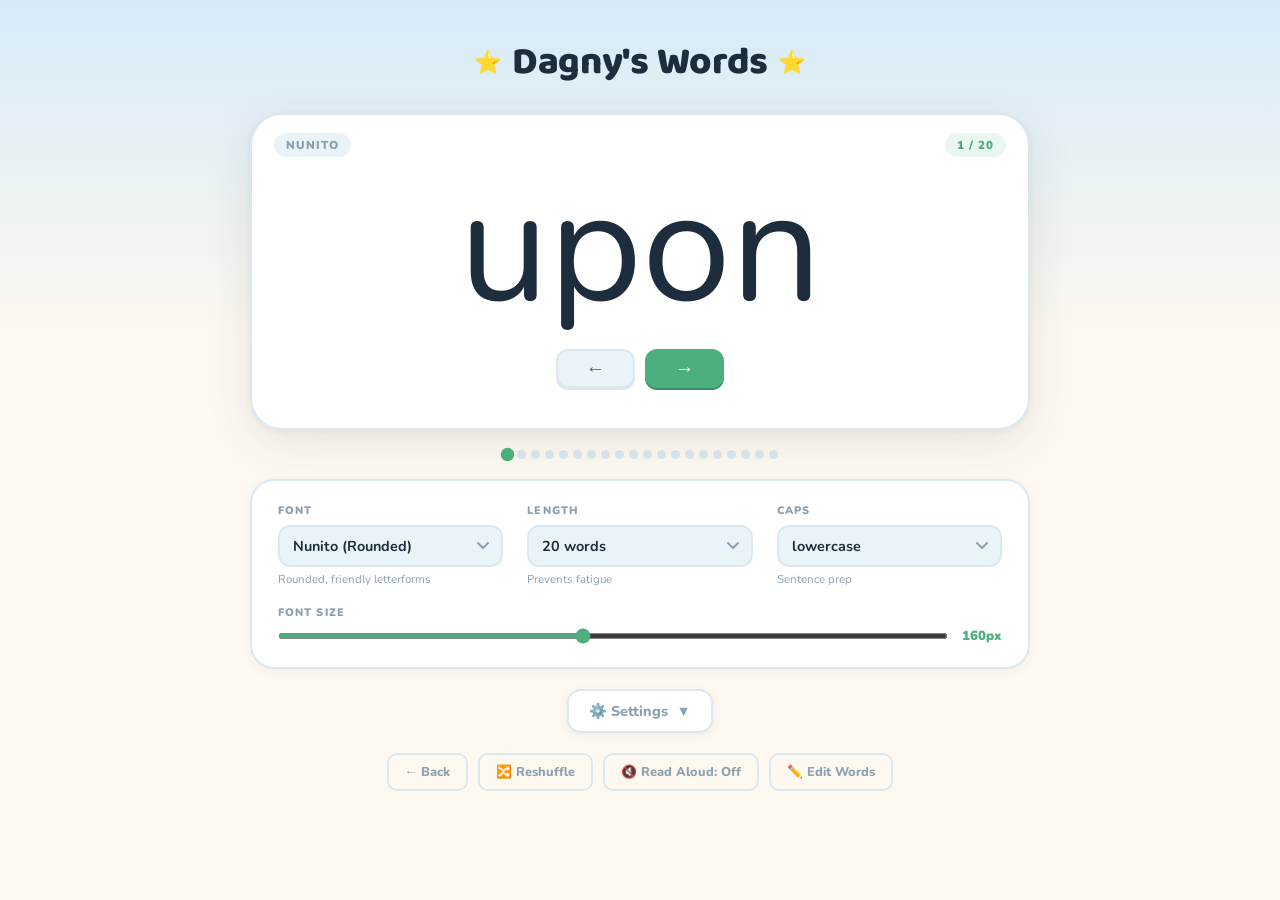
==== index.html @ 4aa136aa "Update: re-named to Dagny's Words, increased font size, cleaned up previous/next button styles." ====
<!DOCTYPE html>
<html lang="en">
<head>
<meta charset="UTF-8">
<meta name="viewport" content="width=device-width, initial-scale=1.0">
<title>Dagny's Sight Words Flashcards</title>
<link rel="preconnect" href="https://fonts.googleapis.com">
<link href="https://fonts.googleapis.com/css2?family=Baloo+2:wght@700;800&family=Atkinson+Hyperlegible:wght@400;700&family=Nunito:wght@700;900&family=Merriweather:wght@700&family=Courier+Prime:wght@700&family=Lexend:wght@700&display=swap" rel="stylesheet">
<link rel="stylesheet" href="styles.css">
</head>
<body>

<div class="app">

  <div class="title-row">
    <span class="star">⭐</span>
    <h1>Dagny's Words</h1>
    <span class="star">⭐</span>
  </div>

  <div class="card" id="card" onclick="next()">
    <div class="badge-row">
      <span class="badge" id="fontBadge">Nunito</span>
      <span class="badge progress" id="countBadge">1 / 20</span>
    </div>

    <div id="wordEl">the</div>

    <div class="nav-hint">
      <button class="btn-nav" onclick="event.stopPropagation(); prev();">←</button>
      <button class="btn-nav btn-nav-next" onclick="event.stopPropagation(); next();">→</button>
    </div>

    <button class="btn-replay" id="replayBtn" title="Hear word again" onclick="event.stopPropagation(); speakWord(deck[idx]);">🔊</button>
  </div>

  <div class="dots" id="dots"></div>

  <!-- Control Panel -->
  <div class="panel" id="controlPanel">
    <!-- Font -->
    <div class="ctrl">
      <label>Font</label>
      <select id="fontSel" onchange="applyFont()">
        <option value="Nunito"         data-css="'Nunito', sans-serif"              selected>Nunito (Rounded)</option>
        <option value="Lexend"         data-css="'Lexend', sans-serif"                      >Lexend (Reading)</option>
        <option value="Atkinson"       data-css="'Atkinson Hyperlegible', sans-serif"        >Atkinson Hyperlegible</option>
        <option value="OpenDyslexic"   data-css="'OpenDyslexic', sans-serif"                 >OpenDyslexic ★</option>
        <option value="Baloo 2"        data-css="'Baloo 2', cursive"                         >Baloo 2 (Fun)</option>
        <option value="Merriweather"   data-css="'Merriweather', serif"                      >Merriweather (Serif)</option>
        <option value="Courier Prime"  data-css="'Courier Prime', monospace"                 >Courier Prime (Mono)</option>
        <option value="Comic Sans MS"  data-css="'Comic Sans MS', cursive"                   >Comic Sans</option>
        <option value="Arial"          data-css="'Arial', sans-serif"                        >Arial (Plain)</option>
      </select>
      <div class="font-note" id="fontNote"></div>
    </div>

    <!-- Length -->
    <div class="ctrl">
      <label>Length</label>
      <select id="sessionSel" onchange="updateSession()">
        <option value="10">10 words</option>
        <option value="15">15 words</option>
        <option value="20" selected>20 words</option>
        <option value="all">Full list</option>
      </select>
      <div class="font-note">Prevents fatigue</div>
    </div>

    <!-- Caps -->
    <div class="ctrl">
      <label>Caps</label>
      <select id="capsSel" onchange="updateCaps()">
        <option value="off">lowercase</option>
        <option value="random">Randomized</option>
      </select>
      <div class="font-note">Sentence prep</div>
    </div>

    <!-- Font Size — full width, own row -->
    <div class="ctrl" style="width:100%; flex:none;">
      <label>Font Size</label>
      <div class="slider-row">
        <input type="range" id="sizeSel" min="60" max="280" value="160" step="10" oninput="applyFont()">
        <span class="size-val" id="sizeVal">160px</span>
      </div>
    </div>

    <!-- Speech settings — shown only when speech is on -->
    <div class="speech-settings" id="speechSettings">
      <div class="ctrl">
        <label>Voice</label>
        <select id="voiceSel" onchange="applyVoice()">
          <option value="">Default</option>
        </select>
        <div class="font-note">English voices only</div>
      </div>
      <div class="ctrl">
        <label>Speed</label>
        <div class="slider-row">
          <input type="range" id="speedSel" min="0.5" max="1.5" value="0.85" step="0.05" oninput="updateSpeedLabel()">
          <span class="size-val" id="speedVal">0.85×</span>
        </div>
        <div class="font-note">Slower helps comprehension</div>
      </div>
    </div>
  </div>

  <!-- Settings Toggle Button -->
  <button class="panel-toggle" id="panelToggle" onclick="togglePanel()">
    ⚙️ Settings <span class="arrow">▼</span>
  </button>

  <div style="display:flex; gap:10px; flex-wrap:wrap; justify-content:center;">
    <button class="btn-ghost" onclick="prev()">← Back</button>
    <button class="btn-ghost" onclick="reshuffle()">🔀 Reshuffle</button>
    <button class="btn-speech" id="speechToggle" onclick="toggleSpeech()">🔇 Read Aloud: Off</button>
    <button class="btn-ghost" id="editToggle" onclick="toggleEditor()">✏️ Edit Words</button>
  </div>

  <div class="editor-section" id="editorSection">
    <div class="editor-box">
      <h3>📝 Word List</h3>
      <p>One word per line. Edit below, or load from a text file.</p>
      <textarea id="wordArea"></textarea>
      
      <div class="editor-actions">
        <button class="btn-save" onclick="saveWords()">Save Words</button>
        
        <!-- NEW: File Load Button -->
        <input type="file" id="fileInput" accept=".txt" style="display:none" onchange="loadFromFile(event)">
        <button class="btn-ghost" onclick="document.getElementById('fileInput').click()">📁 Load from .txt</button>
        
        <button class="btn-ghost" onclick="toggleEditor()">Cancel</button>
      </div>
    </div>
  </div>

</div>
<script src="script.js"></script>
</body>
</html>
---- styles.css ----
/* OpenDyslexic via CDN */
  @font-face {
    font-family: 'OpenDyslexic';
    src: url('https://cdn.jsdelivr.net/npm/open-dyslexic@1.0.3/woff/OpenDyslexic-Regular.woff') format('woff');
    font-weight: normal;
  }
  @font-face {
    font-family: 'OpenDyslexic';
    src: url('https://cdn.jsdelivr.net/npm/open-dyslexic@1.0.3/woff/OpenDyslexic-Bold.woff') format('woff');
    font-weight: bold;
  }

  :root {
    --sky: #e8f4f8;
    --cream: #fef9f0;
    --card: #ffffff;
    --sun: #f5a623;
    --leaf: #4caf7d;
    --cloud: #d6eaf8;
    --ink: #1d2d3e;
    --muted: #8da0b0;
    --border: #dce8f0;
    --shadow-card: 0 12px 48px rgba(29,45,62,0.10), 0 2px 8px rgba(29,45,62,0.06);
  }

  *, *::before, *::after { box-sizing: border-box; margin: 0; padding: 0; }

  body {
    font-family: 'Nunito', sans-serif;
    background: var(--cream);
    min-height: 100vh;
    display: flex;
    flex-direction: column;
    align-items: center;
    padding: 24px 16px 48px;
    overflow-x: hidden;
  }

  body::before {
    content: '';
    position: fixed;
    top: 0; left: 0; right: 0;
    height: 340px;
    background: linear-gradient(180deg, #d6eaf8 0%, transparent 100%);
    z-index: 0;
    pointer-events: none;
  }

  .app {
    position: relative;
    z-index: 1;
    width: 100%;
    max-width: 780px;
    display: flex;
    flex-direction: column;
    align-items: center;
    gap: 20px;
  }

  .title-row {
    display: flex;
    align-items: center;
    gap: 10px;
    margin-top: 8px;
  }
  .title-row h1 {
    font-family: 'Baloo 2', cursive;
    font-size: 2.4rem;
    font-weight: 800;
    color: var(--ink);
    letter-spacing: -0.3px;
  }
  .star { font-size: 1.4rem; }

  .card {
    width: 100%;
    background: var(--card);
    border-radius: 32px;
    box-shadow: var(--shadow-card);
    border: 2px solid var(--border);
    padding: 48px 36px 40px;
    display: flex;
    flex-direction: column;
    align-items: center;
    gap: 18px;
    min-height: 300px;
    justify-content: center;
    position: relative;
    cursor: pointer;
    transition: box-shadow 0.2s;
  }
  .card:hover {
    box-shadow: 0 16px 56px rgba(29,45,62,0.13), 0 2px 8px rgba(29,45,62,0.06);
  }

  .badge-row {
    position: absolute;
    top: 18px;
    left: 0; right: 0;
    display: flex;
    justify-content: space-between;
    padding: 0 22px;
    pointer-events: none;
  }
  .badge {
    font-size: 0.72rem;
    font-weight: 900;
    text-transform: uppercase;
    letter-spacing: 0.09em;
    color: var(--muted);
    background: var(--sky);
    border-radius: 20px;
    padding: 4px 12px;
  }
  .badge.progress { color: var(--leaf); background: #eaf7f0; }

  #wordEl {
    text-align: center;
    color: var(--ink);
    line-height: 1.05;
    word-break: break-word;
    max-width: 100%;
    will-change: transform, opacity;
    transition: opacity 0.12s ease, transform 0.12s ease;
  }
  #wordEl.out {
    opacity: 0;
    transform: scale(0.88) translateY(-10px);
  }

  .nav-hint {
    display: flex;
    gap: 10px;
    align-items: center;
    flex-wrap: wrap;
    justify-content: center;
  }
  .kbd {
    display: inline-flex;
    align-items: center;
    gap: 4px;
    background: var(--sky);
    border: 1.5px solid var(--border);
    border-radius: 8px;
    padding: 3px 10px;
    font-size: 0.75rem;
    font-weight: 800;
    color: #4a6278;
    box-shadow: 0 2px 0 var(--border);
    white-space: nowrap;
  }
  .sep { color: var(--muted); font-size: 0.75rem; }

  .btn-nav {
    background: var(--sky);
    border: 2px solid var(--border);
    border-radius: 12px;
    padding: 8px 28px;
    font-size: 1.2rem;
    font-weight: 900;
    color: #4a6278;
    cursor: pointer;
    box-shadow: 0 2px 0 var(--border);
    transition: background 0.15s, border-color 0.15s, transform 0.1s;
    line-height: 1;
  }
  .btn-nav:hover { background: var(--cloud); border-color: #b0c8da; }
  .btn-nav:active { transform: translateY(2px); box-shadow: none; }
  .btn-nav-next { background: var(--leaf); border-color: var(--leaf); color: white; box-shadow: 0 2px 0 #3a9060; }
  .btn-nav-next:hover { background: #3a9060; border-color: #3a9060; }
  .btn-nav-next:active { transform: translateY(2px); box-shadow: none; }

  .dots {
    display: flex;
    flex-wrap: wrap;
    gap: 5px;
    justify-content: center;
    max-width: 500px;
  }
  .dot {
    width: 9px; height: 9px;
    border-radius: 50%;
    background: var(--border);
    transition: background 0.25s, transform 0.25s;
    flex-shrink: 0;
  }
  .dot.seen { background: #a8d5bb; }
  .dot.now  { background: var(--leaf); transform: scale(1.5); }

  .panel {
    width: 100%;
    background: var(--card);
    border-radius: 24px;
    border: 2px solid var(--border);
    padding: 22px 26px;
    display: flex;
    flex-wrap: wrap;
    gap: 18px 24px;
    align-items: flex-end;
    box-shadow: 0 2px 12px rgba(29,45,62,0.05);
    transition: max-height 0.35s ease, padding 0.35s ease, border-color 0.35s ease, box-shadow 0.35s ease;
    overflow: hidden;
    max-height: 420px;
  }

  .panel.collapsed {
    max-height: 0;
    padding-top: 0;
    padding-bottom: 0;
    border-color: transparent;
    box-shadow: none;
  }

  .panel-toggle {
    background: var(--card);
    border: 2px solid var(--border);
    color: var(--muted);
    font-family: 'Nunito', sans-serif;
    font-weight: 800;
    font-size: 0.9rem;
    padding: 10px 20px;
    border-radius: 14px;
    cursor: pointer;
    display: flex;
    align-items: center;
    gap: 8px;
    box-shadow: 0 2px 8px rgba(29,45,62,0.08);
    transition: all 0.2s;
  }
  .panel-toggle:hover {
    border-color: var(--leaf);
    color: var(--leaf);
  }
  .panel-toggle .arrow {
    display: inline-block;
    transition: transform 0.3s ease;
  }
  .panel.collapsed ~ .panel-toggle .arrow {
    transform: rotate(180deg);
  }

  .ctrl {
    display: flex;
    flex-direction: column;
    gap: 7px;
    flex: 1;
    min-width: 140px;
  }
  .ctrl label {
    font-size: 0.68rem;
    font-weight: 900;
    text-transform: uppercase;
    letter-spacing: 0.1em;
    color: var(--muted);
  }

  select {
    appearance: none;
    background: var(--sky) url("data:image/svg+xml,%3Csvg xmlns='http://www.w3.org/2000/svg' width='12' height='8' viewBox='0 0 12 8'%3E%3Cpath d='M1 1l5 5 5-5' stroke='%238da0b0' stroke-width='2' fill='none' stroke-linecap='round'/%3E%3C/svg%3E") no-repeat right 12px center;
    border: 2px solid var(--border);
    border-radius: 12px;
    padding: 9px 34px 9px 13px;
    font-family: 'Nunito', sans-serif;
    font-size: 0.9rem;
    font-weight: 700;
    color: var(--ink);
    cursor: pointer;
    outline: none;
    transition: border-color 0.2s;
  }
  select:focus { border-color: var(--leaf); }

  .slider-row {
    display: flex;
    align-items: center;
    gap: 10px;
  }
  input[type=range] {
    flex: 1;
    accent-color: var(--leaf);
    height: 6px;
    cursor: pointer;
  }
  .size-val {
    font-size: 0.82rem;
    font-weight: 900;
    color: var(--leaf);
    min-width: 44px;
    text-align: right;
  }

  .btn-ghost {
    background: none;
    border: 2px solid var(--border);
    border-radius: 10px;
    padding: 8px 16px;
    font-family: 'Nunito', sans-serif;
    font-weight: 800;
    font-size: 0.8rem;
    color: var(--muted);
    cursor: pointer;
    transition: border-color 0.2s, color 0.2s;
  }
  .btn-ghost:hover { border-color: var(--leaf); color: var(--leaf); }

  .editor-section {
    width: 100%;
    display: none;
  }
  .editor-section.open { display: block; }

  .editor-box {
    background: var(--card);
    border-radius: 24px;
    border: 2px solid var(--border);
    padding: 22px 26px;
    display: flex;
    flex-direction: column;
    gap: 12px;
    box-shadow: 0 2px 12px rgba(29,45,62,0.05);
  }
  .editor-box h3 {
    font-family: 'Baloo 2', cursive;
    font-size: 1rem;
    color: var(--ink);
  }
  .editor-box p {
    font-size: 0.8rem;
    color: var(--muted);
    line-height: 1.5;
  }

  textarea {
    font-family: 'Nunito', sans-serif;
    font-size: 0.95rem;
    font-weight: 700;
    color: var(--ink);
    background: var(--sky);
    border: 2px solid var(--border);
    border-radius: 12px;
    padding: 12px 14px;
    resize: vertical;
    min-height: 130px;
    outline: none;
    line-height: 1.7;
    transition: border-color 0.2s;
  }
  textarea:focus { border-color: var(--leaf); }

  .editor-actions {
    display: flex;
    gap: 10px;
    flex-wrap: wrap;
  }
  .btn-save {
    background: var(--leaf);
    color: white;
    border: none;
    border-radius: 10px;
    padding: 9px 22px;
    font-family: 'Nunito', sans-serif;
    font-weight: 900;
    font-size: 0.88rem;
    cursor: pointer;
    transition: opacity 0.2s;
  }
  .btn-save:hover { opacity: 0.85; }

  .font-note {
    font-size: 0.72rem;
    color: var(--muted);
    margin-top: -3px;
    min-height: 16px;
  }

  /* Speech toggle button */
  .btn-speech {
    background: none;
    border: 2px solid var(--border);
    border-radius: 10px;
    padding: 8px 16px;
    font-family: 'Nunito', sans-serif;
    font-weight: 800;
    font-size: 0.8rem;
    color: var(--muted);
    cursor: pointer;
    transition: border-color 0.2s, color 0.2s, background 0.2s;
  }
  .btn-speech:hover { border-color: var(--sun); color: var(--sun); }
  .btn-speech.active { background: #fff8ee; border-color: var(--sun); color: var(--sun); }

  /* Replay button on card */
  .btn-replay {
    position: absolute;
    bottom: 18px;
    right: 22px;
    background: var(--sky);
    border: 1.5px solid var(--border);
    border-radius: 50%;
    width: 38px;
    height: 38px;
    font-size: 1.1rem;
    cursor: pointer;
    display: none;
    align-items: center;
    justify-content: center;
    transition: background 0.2s, transform 0.15s;
    pointer-events: all;
  }
  .btn-replay:hover { background: #fde8c8; transform: scale(1.1); }
  .btn-replay.visible { display: flex; }

  /* Speech settings inside panel */
  .speech-settings {
    width: 100%;
    flex: none;
    display: none;
    gap: 18px 24px;
    flex-wrap: wrap;
    align-items: flex-end;
    padding-top: 14px;
    border-top: 1.5px solid var(--border);
  }
  .speech-settings.visible { display: flex; }

  @media (max-width: 480px) {
    .card { padding: 36px 18px 30px; min-height: 240px; }
    .panel { padding: 16px; }
    .ctrl { min-width: 120px; }
  }
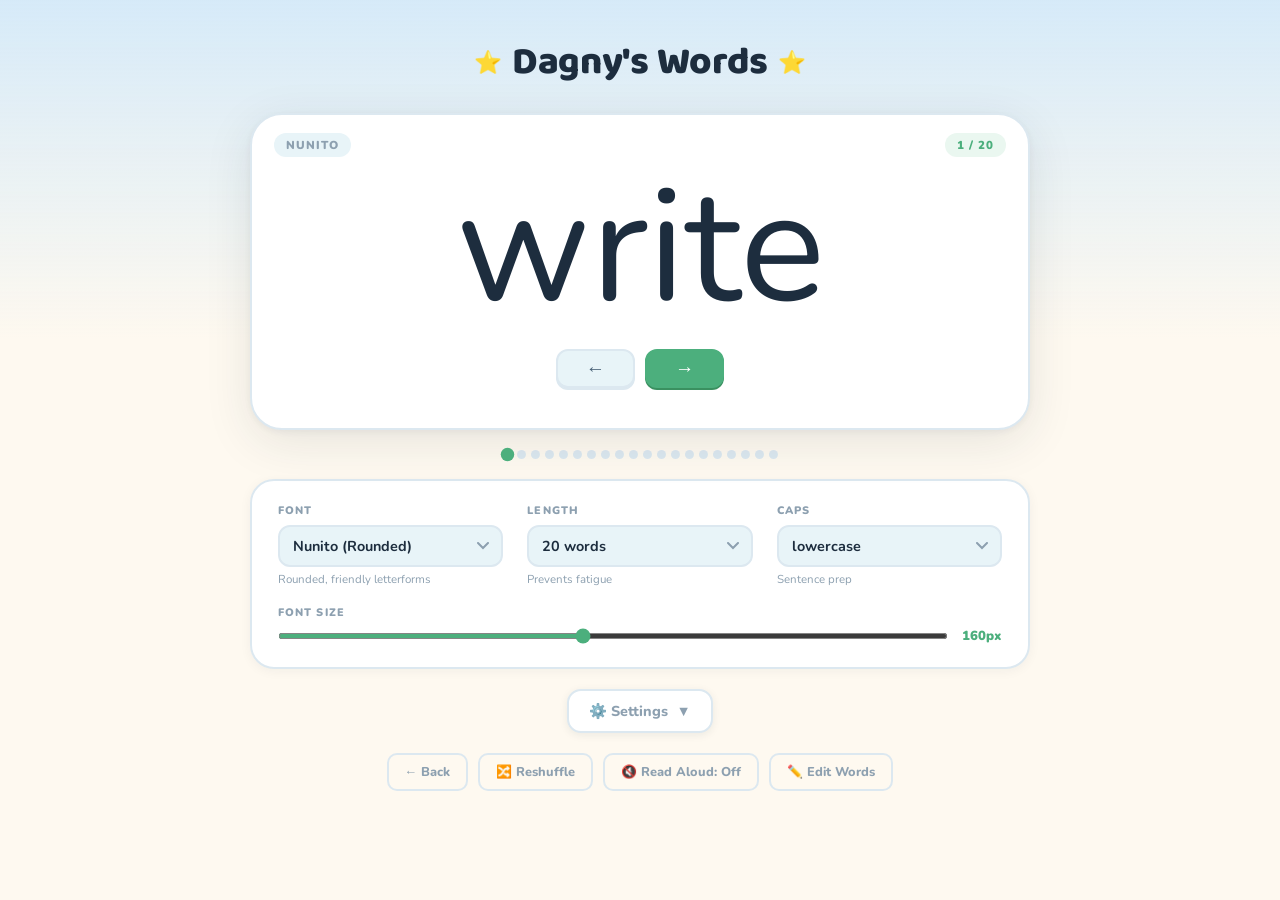
==== commit 702907d6: "Feat: Spell It - hear the word spelled after it's read aloud." ====
--- a/index.html
+++ b/index.html
@@ -3,7 +3,7 @@
 <head>
 <meta charset="UTF-8">
 <meta name="viewport" content="width=device-width, initial-scale=1.0">
-<title>Dagny's Sight Words Flashcards</title>
+<title>Dagny's Words</title>
 <link rel="preconnect" href="https://fonts.googleapis.com">
 <link href="https://fonts.googleapis.com/css2?family=Baloo+2:wght@700;800&family=Atkinson+Hyperlegible:wght@400;700&family=Nunito:wght@700;900&family=Merriweather:wght@700&family=Courier+Prime:wght@700&family=Lexend:wght@700&display=swap" rel="stylesheet">
 <link rel="stylesheet" href="styles.css">
@@ -115,6 +115,7 @@
     <button class="btn-ghost" onclick="prev()">← Back</button>
     <button class="btn-ghost" onclick="reshuffle()">🔀 Reshuffle</button>
     <button class="btn-speech" id="speechToggle" onclick="toggleSpeech()">🔇 Read Aloud: Off</button>
+    <button class="btn-speech" id="spellToggle" onclick="toggleSpell()" style="display:none">🔤 Spell It: Off</button>
     <button class="btn-ghost" id="editToggle" onclick="toggleEditor()">✏️ Edit Words</button>
   </div>
 
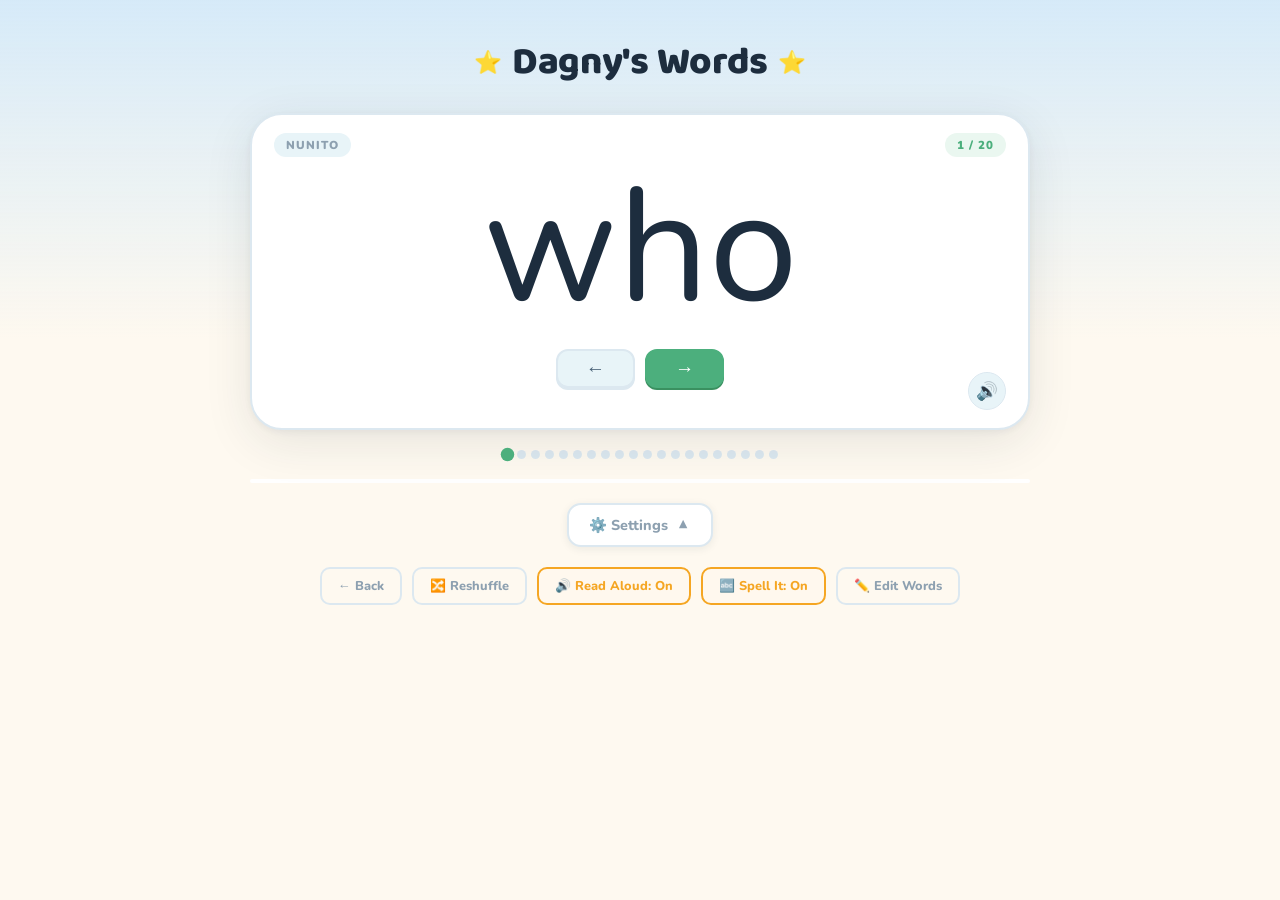
==== commit dab5b256: "FIX: phonetic spelling for A and I and O; hide settings on start; turn read aloud and spell aloud on" ====
--- a/index.html
+++ b/index.html
@@ -37,7 +37,7 @@
   <div class="dots" id="dots"></div>
 
   <!-- Control Panel -->
-  <div class="panel" id="controlPanel">
+  <div class="panel collapsed" id="controlPanel">
     <!-- Font -->
     <div class="ctrl">
       <label>Font</label>
@@ -98,7 +98,7 @@
       <div class="ctrl">
         <label>Speed</label>
         <div class="slider-row">
-          <input type="range" id="speedSel" min="0.5" max="1.5" value="0.85" step="0.05" oninput="updateSpeedLabel()">
+          <input type="range" id="speedSel" min="0.5" max="1.5" value="1.0" step="0.05" oninput="updateSpeedLabel()">
           <span class="size-val" id="speedVal">0.85×</span>
         </div>
         <div class="font-note">Slower helps comprehension</div>
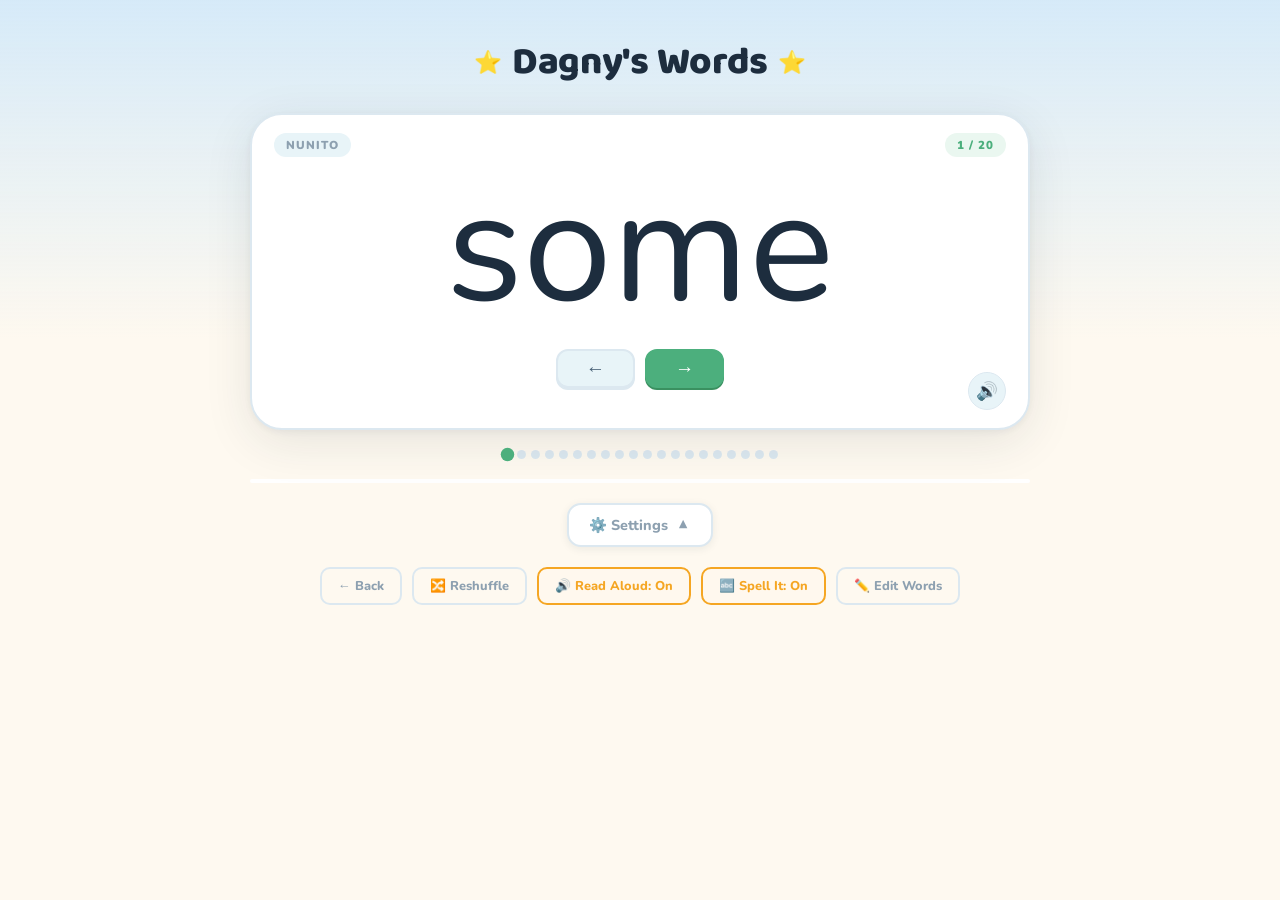
==== commit 667d8e10: "Feat: restore default word list in Edit Words dialog." ====
--- a/index.html
+++ b/index.html
@@ -131,6 +131,7 @@
         <!-- NEW: File Load Button -->
         <input type="file" id="fileInput" accept=".txt" style="display:none" onchange="loadFromFile(event)">
         <button class="btn-ghost" onclick="document.getElementById('fileInput').click()">📁 Load from .txt</button>
+        <button class="btn-ghost" onclick="restoreDefaults()">↩ Restore Defaults</button>
         
         <button class="btn-ghost" onclick="toggleEditor()">Cancel</button>
       </div>
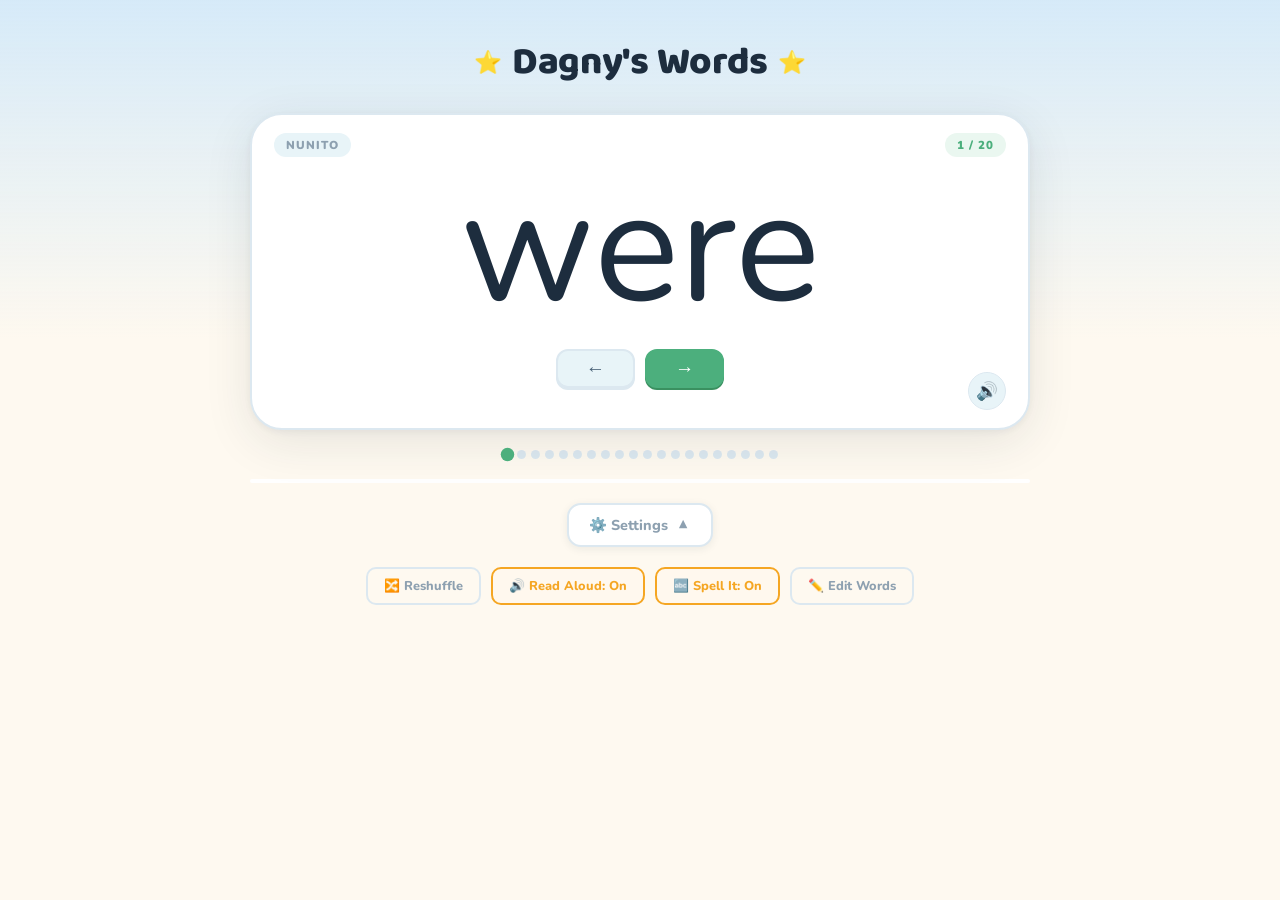
==== commit 60b5222c: "Chore: tidy up index.html, remove Back button from bottom of UI" ====
--- a/index.html
+++ b/index.html
@@ -112,7 +112,6 @@
   </button>
 
   <div style="display:flex; gap:10px; flex-wrap:wrap; justify-content:center;">
-    <button class="btn-ghost" onclick="prev()">← Back</button>
     <button class="btn-ghost" onclick="reshuffle()">🔀 Reshuffle</button>
     <button class="btn-speech" id="speechToggle" onclick="toggleSpeech()">🔇 Read Aloud: Off</button>
     <button class="btn-speech" id="spellToggle" onclick="toggleSpell()" style="display:none">🔤 Spell It: Off</button>
@@ -127,12 +126,9 @@
       
       <div class="editor-actions">
         <button class="btn-save" onclick="saveWords()">Save Words</button>
-        
-        <!-- NEW: File Load Button -->
         <input type="file" id="fileInput" accept=".txt" style="display:none" onchange="loadFromFile(event)">
         <button class="btn-ghost" onclick="document.getElementById('fileInput').click()">📁 Load from .txt</button>
         <button class="btn-ghost" onclick="restoreDefaults()">↩ Restore Defaults</button>
-        
         <button class="btn-ghost" onclick="toggleEditor()">Cancel</button>
       </div>
     </div>
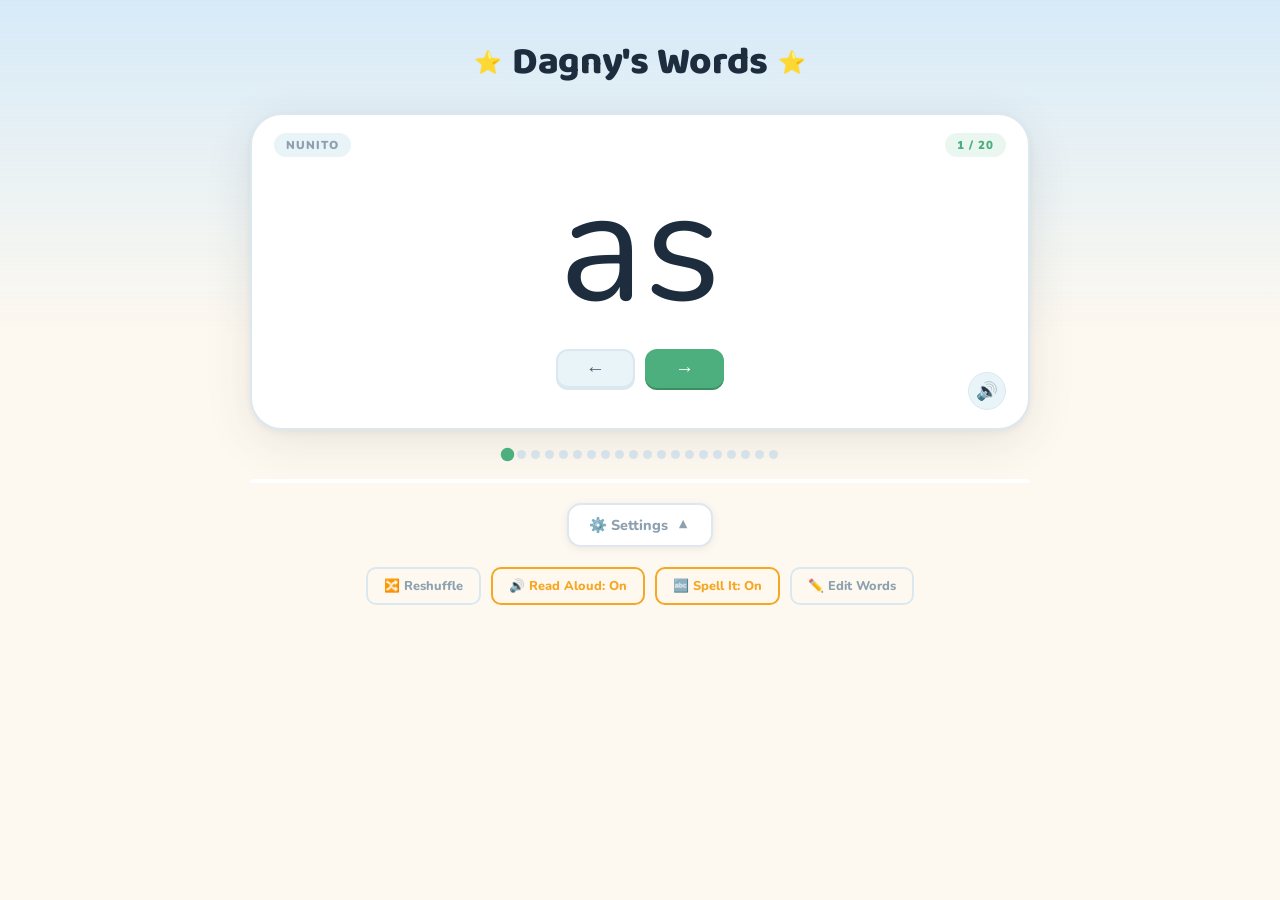
==== commit 26dc93f9: "Feat: show currently selected word file below settings." ====
--- a/index.html
+++ b/index.html
@@ -117,6 +117,7 @@
     <button class="btn-speech" id="spellToggle" onclick="toggleSpell()" style="display:none">🔤 Spell It: Off</button>
     <button class="btn-ghost" id="editToggle" onclick="toggleEditor()">✏️ Edit Words</button>
   </div>
+  <div id="wordListLabel" class="word-list-label"></div>
 
   <div class="editor-section" id="editorSection">
     <div class="editor-box">
--- a/styles.css
+++ b/styles.css
@@ -128,6 +128,15 @@
     transform: scale(0.88) translateY(-10px);
   }
 
+  .word-list-label {
+    font-size: 0.72rem;
+    font-weight: 800;
+    color: var(--muted);
+    letter-spacing: 0.05em;
+    min-height: 18px;
+    text-align: center;
+  }
+
   .nav-hint {
     display: flex;
     gap: 10px;
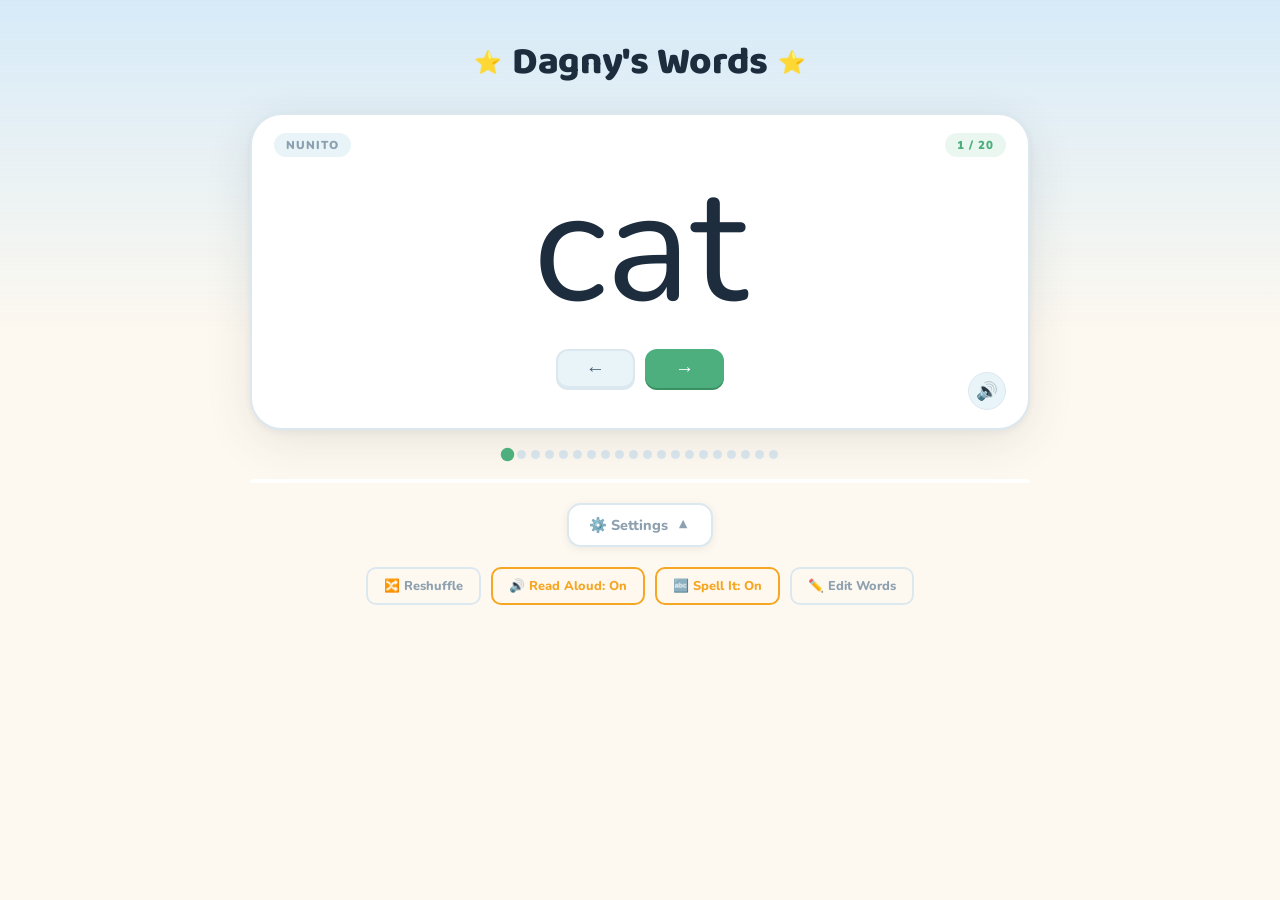
==== commit 29b4053e: "Feat: spell-aloud speed slider in settings." ====
--- a/index.html
+++ b/index.html
@@ -96,12 +96,20 @@
         <div class="font-note">English voices only</div>
       </div>
       <div class="ctrl">
-        <label>Speed</label>
+        <label>Read-Aloud Speed</label>
         <div class="slider-row">
           <input type="range" id="speedSel" min="0.5" max="1.5" value="1.0" step="0.05" oninput="updateSpeedLabel()">
           <span class="size-val" id="speedVal">0.85×</span>
         </div>
         <div class="font-note">Slower helps comprehension</div>
+      </div>
+      <div class="ctrl">
+        <label>Spell-Aloud Speed</label>
+        <div class="slider-row">
+          <input type="range" id="spellSpeedSel" min="0.5" max="4.0" value="1.65" step="0.05" oninput="updateSpellSpeedLabel()">
+          <span class="size-val" id="spellSpeedVal">1.65×</span>
+        </div>
+        <div class="font-note">Letter-by-letter rate</div>
       </div>
     </div>
   </div>
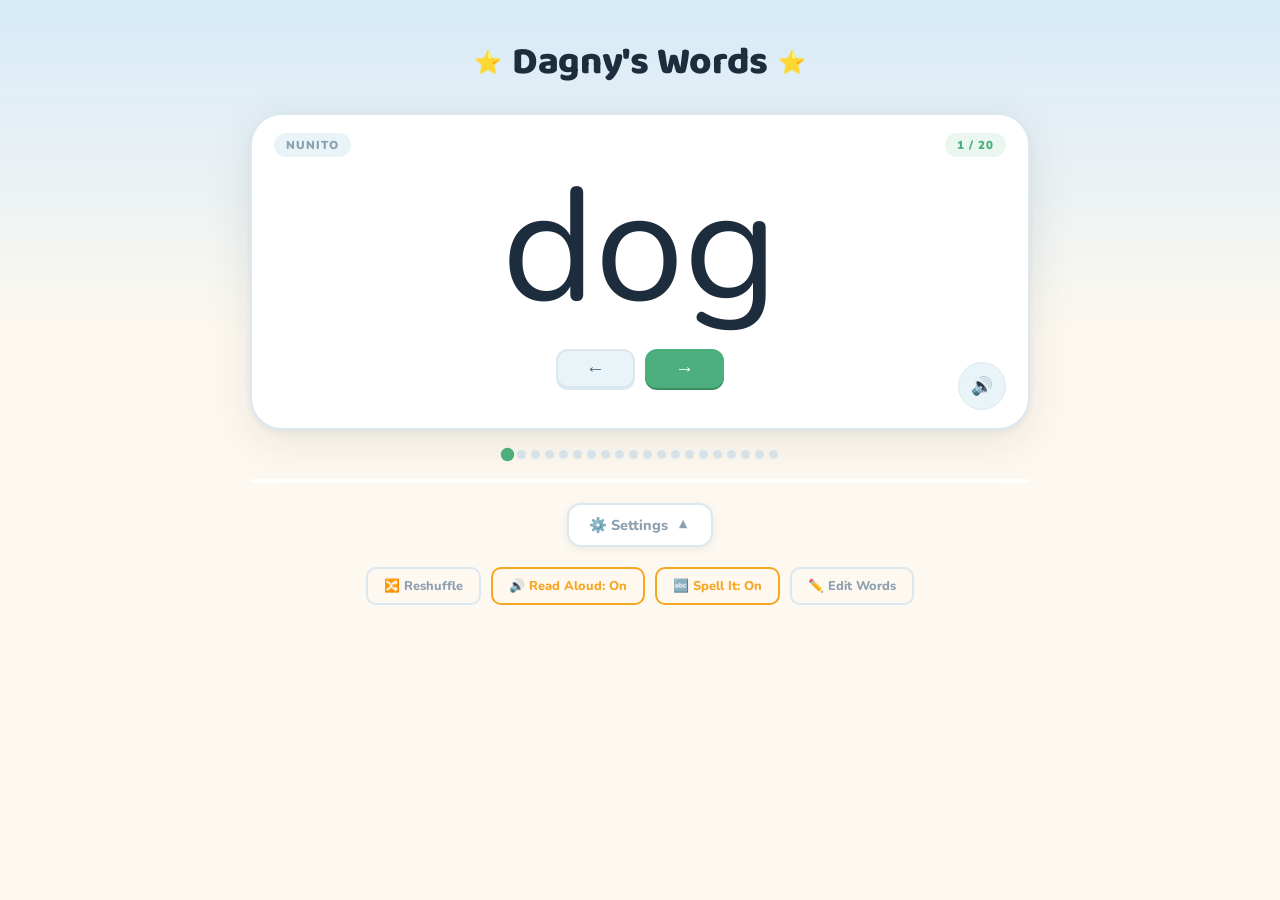
==== commit e57bd2f5: "Feat: added First letter and ALL CAPS modes." ====
--- a/index.html
+++ b/index.html
@@ -72,6 +72,8 @@
       <label>Caps</label>
       <select id="capsSel" onchange="updateCaps()">
         <option value="off">lowercase</option>
+        <option value="first">First Letter</option>
+        <option value="all">ALL CAPS</option>
         <option value="random">Randomized</option>
       </select>
       <div class="font-note">Sentence prep</div>
--- a/styles.css
+++ b/styles.css
@@ -406,8 +406,8 @@
     background: var(--sky);
     border: 1.5px solid var(--border);
     border-radius: 50%;
-    width: 38px;
-    height: 38px;
+    width: 48px;
+    height: 48px;
     font-size: 1.1rem;
     cursor: pointer;
     display: none;
